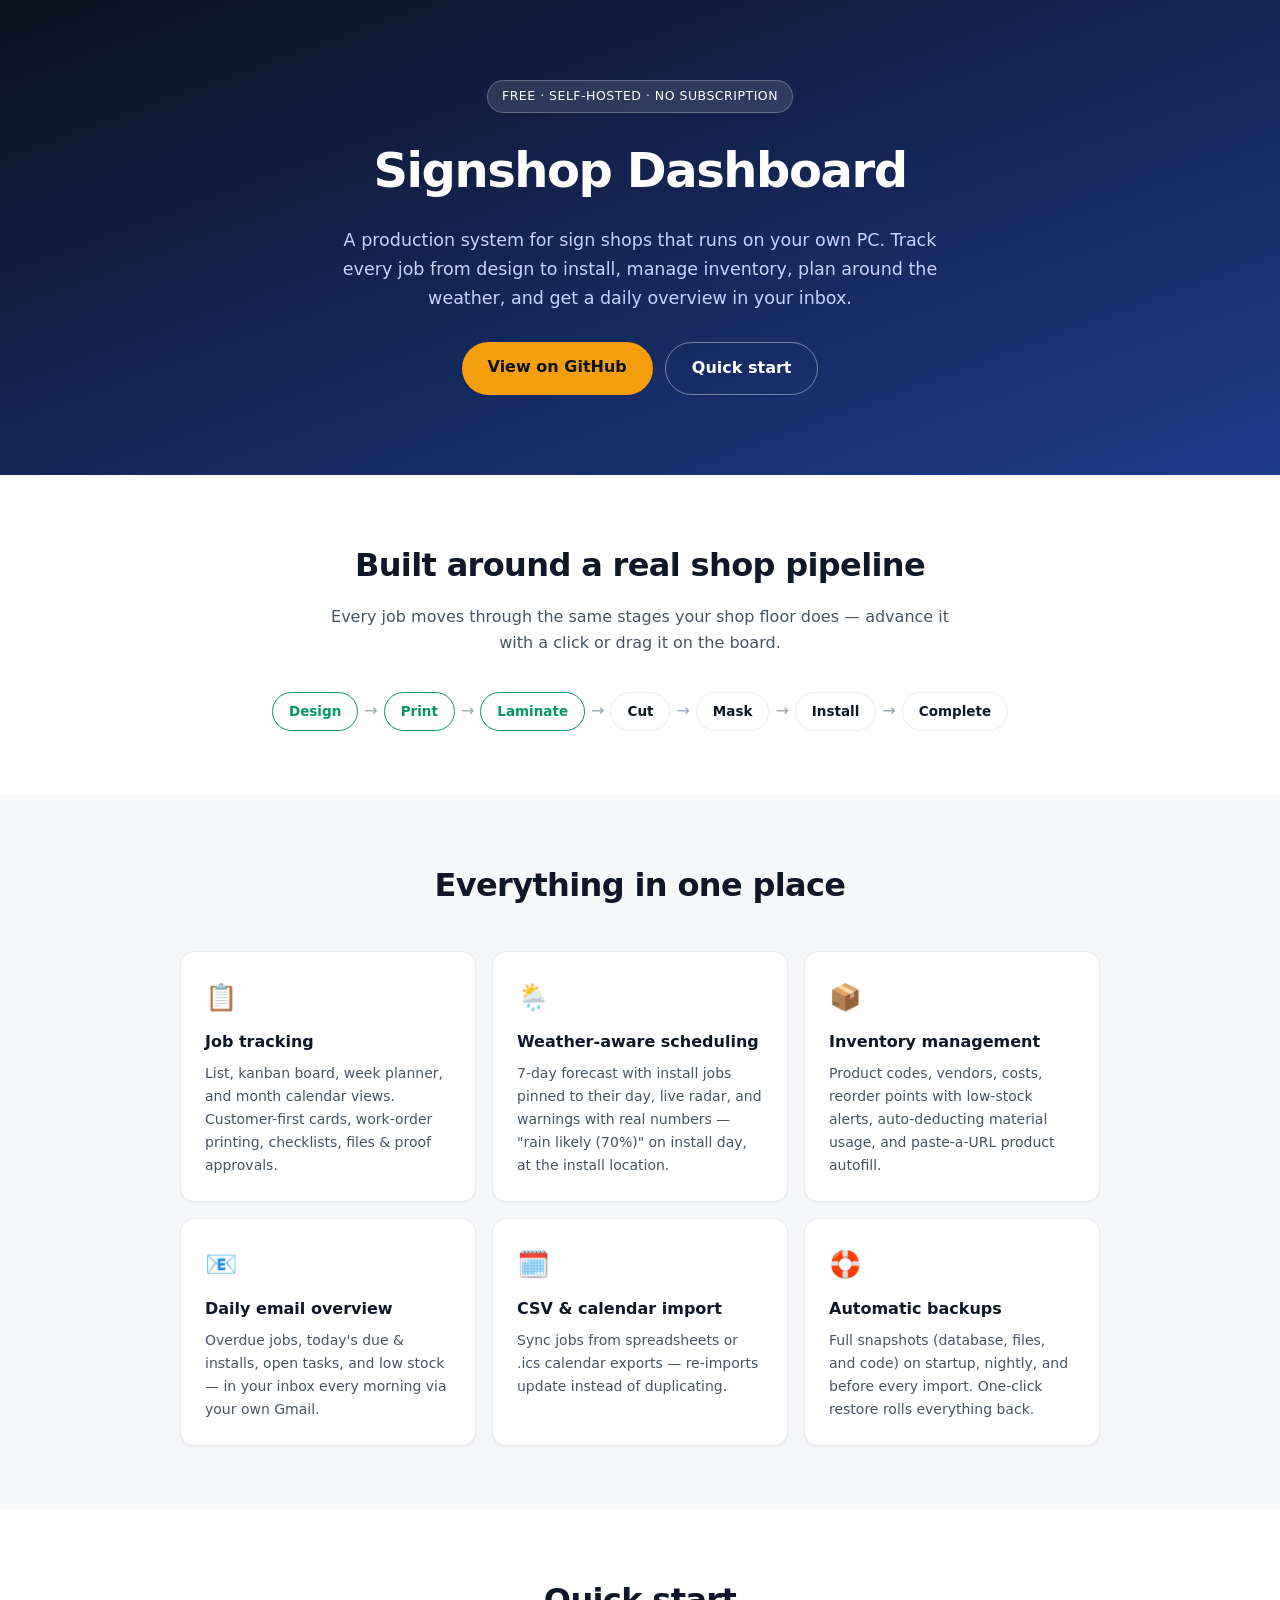
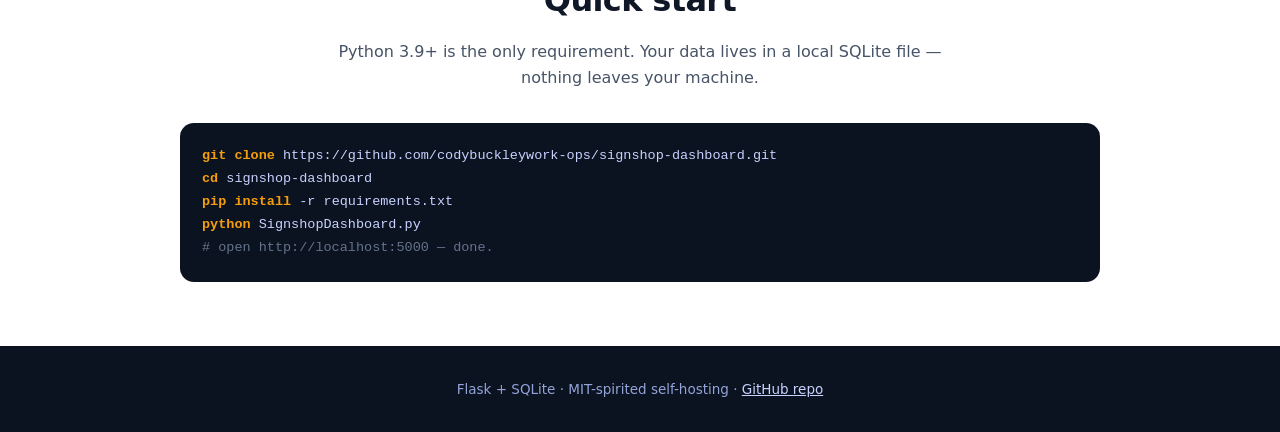
==== shop-website-public/project/index.html @ 36ec5738 "update Sun 07/12/2026 11:29:08.54" ====
<!DOCTYPE html>
<html lang="en">
<head>
<meta charset="UTF-8">
<meta name="viewport" content="width=device-width, initial-scale=1.0">
<title>Signshop Dashboard — self-hosted production system for sign shops</title>
<meta name="description" content="A free, self-hosted production dashboard for sign shops: job pipeline, inventory, weather-aware scheduling, backups, and daily email digests. Flask + SQLite, no subscription.">
<style>
:root{--ink:#101828;--ink2:#475467;--bg:#fff;--bg2:#f7f8fa;--brand:#2563eb;--ok:#059669;--radius:14px;--max:960px}
*{box-sizing:border-box;margin:0}
body{font-family:system-ui,-apple-system,'Segoe UI',Roboto,sans-serif;color:var(--ink);line-height:1.65;background:var(--bg)}
.wrap{max-width:var(--max);margin:0 auto;padding:0 20px}
.hero{background:linear-gradient(160deg,#0b1220,#1e3a8a);color:#fff;text-align:center;padding:80px 20px}
.hero .pill{display:inline-block;background:rgba(255,255,255,.12);border:1px solid rgba(255,255,255,.25);border-radius:999px;padding:5px 14px;font-size:12.5px;letter-spacing:.04em;text-transform:uppercase}
.hero h1{font-size:clamp(30px,5vw,48px);font-weight:800;letter-spacing:-.03em;margin-top:18px}
.hero p{max-width:600px;margin:16px auto 0;font-size:17.5px;color:#c7d2fe}
.hero .btns{margin-top:30px;display:flex;gap:12px;justify-content:center;flex-wrap:wrap}
.btn{display:inline-block;text-decoration:none;font-weight:600;padding:12px 26px;border-radius:999px}
.btn.primary{background:#f59e0b;color:#0b1220}
.btn.ghost{border:1px solid rgba(255,255,255,.4);color:#fff}
section{padding:64px 0}
section.alt{background:var(--bg2)}
h2{font-size:clamp(22px,3vw,32px);font-weight:800;letter-spacing:-.02em;text-align:center}
.lede{text-align:center;color:var(--ink2);max-width:620px;margin:12px auto 0}
.grid{display:grid;grid-template-columns:repeat(auto-fit,minmax(250px,1fr));gap:16px;margin-top:40px}
.card{background:#fff;border:1px solid #eaecf0;border-radius:var(--radius);padding:24px;box-shadow:0 1px 2px rgba(16,24,40,.05)}
.card h3{font-size:16px;margin:10px 0 6px}
.card p{color:var(--ink2);font-size:14px}
.card .ico{font-size:26px}
pre{background:#0b1220;color:#c7d2fe;border-radius:var(--radius);padding:22px;overflow-x:auto;font-size:13.5px;line-height:1.7;margin-top:32px}
pre b{color:#f59e0b;font-weight:600}
.pipeline{display:flex;flex-wrap:wrap;gap:6px;justify-content:center;margin-top:36px}
.stage{background:#fff;border:1px solid #eaecf0;border-radius:999px;padding:7px 16px;font-size:13.5px;font-weight:600}
.stage.done{border-color:var(--ok);color:var(--ok)}
.arrow{align-self:center;color:#98a2b3}
footer{background:#0b1220;color:#93a4d8;text-align:center;padding:32px 20px;font-size:13.5px}
footer a{color:#c7d2fe}
</style>
</head>
<body>

<div class="hero">
  <span class="pill">Free · Self-hosted · No subscription</span>
  <h1>Signshop Dashboard</h1>
  <p>A production system for sign shops that runs on your own PC. Track every job from design to install, manage inventory, plan around the weather, and get a daily overview in your inbox.</p>
  <div class="btns">
    <a class="btn primary" href="https://github.com/codybuckleywork-ops/signshop-dashboard">View on GitHub</a>
    <a class="btn ghost" href="#start">Quick start</a>
  </div>
</div>

<section>
  <div class="wrap">
    <h2>Built around a real shop pipeline</h2>
    <p class="lede">Every job moves through the same stages your shop floor does — advance it with a click or drag it on the board.</p>
    <div class="pipeline">
      <span class="stage done">Design</span><span class="arrow">→</span>
      <span class="stage done">Print</span><span class="arrow">→</span>
      <span class="stage done">Laminate</span><span class="arrow">→</span>
      <span class="stage">Cut</span><span class="arrow">→</span>
      <span class="stage">Mask</span><span class="arrow">→</span>
      <span class="stage">Install</span><span class="arrow">→</span>
      <span class="stage">Complete</span>
    </div>
  </div>
</section>

<section class="alt">
  <div class="wrap">
    <h2>Everything in one place</h2>
    <div class="grid">
      <div class="card"><div class="ico">📋</div><h3>Job tracking</h3><p>List, kanban board, week planner, and month calendar views. Customer-first cards, work-order printing, checklists, files &amp; proof approvals.</p></div>
      <div class="card"><div class="ico">🌦️</div><h3>Weather-aware scheduling</h3><p>7-day forecast with install jobs pinned to their day, live radar, and warnings with real numbers — "rain likely (70%)" on install day, at the install location.</p></div>
      <div class="card"><div class="ico">📦</div><h3>Inventory management</h3><p>Product codes, vendors, costs, reorder points with low-stock alerts, auto-deducting material usage, and paste-a-URL product autofill.</p></div>
      <div class="card"><div class="ico">📧</div><h3>Daily email overview</h3><p>Overdue jobs, today's due &amp; installs, open tasks, and low stock — in your inbox every morning via your own Gmail.</p></div>
      <div class="card"><div class="ico">🗓️</div><h3>CSV &amp; calendar import</h3><p>Sync jobs from spreadsheets or .ics calendar exports — re-imports update instead of duplicating.</p></div>
      <div class="card"><div class="ico">🛟</div><h3>Automatic backups</h3><p>Full snapshots (database, files, and code) on startup, nightly, and before every import. One-click restore rolls everything back.</p></div>
    </div>
  </div>
</section>

<section id="start">
  <div class="wrap">
    <h2>Quick start</h2>
    <p class="lede">Python 3.9+ is the only requirement. Your data lives in a local SQLite file — nothing leaves your machine.</p>
    <pre><b>git clone</b> https://github.com/codybuckleywork-ops/signshop-dashboard.git
<b>cd</b> signshop-dashboard
<b>pip install</b> -r requirements.txt
<b>python</b> SignshopDashboard.py
<span style="color:#64748b"># open http://localhost:5000 — done.</span></pre>
  </div>
</section>

<footer>
  Flask + SQLite · MIT-spirited self-hosting · <a href="https://github.com/codybuckleywork-ops/signshop-dashboard">GitHub repo</a>
</footer>

</body>
</html>
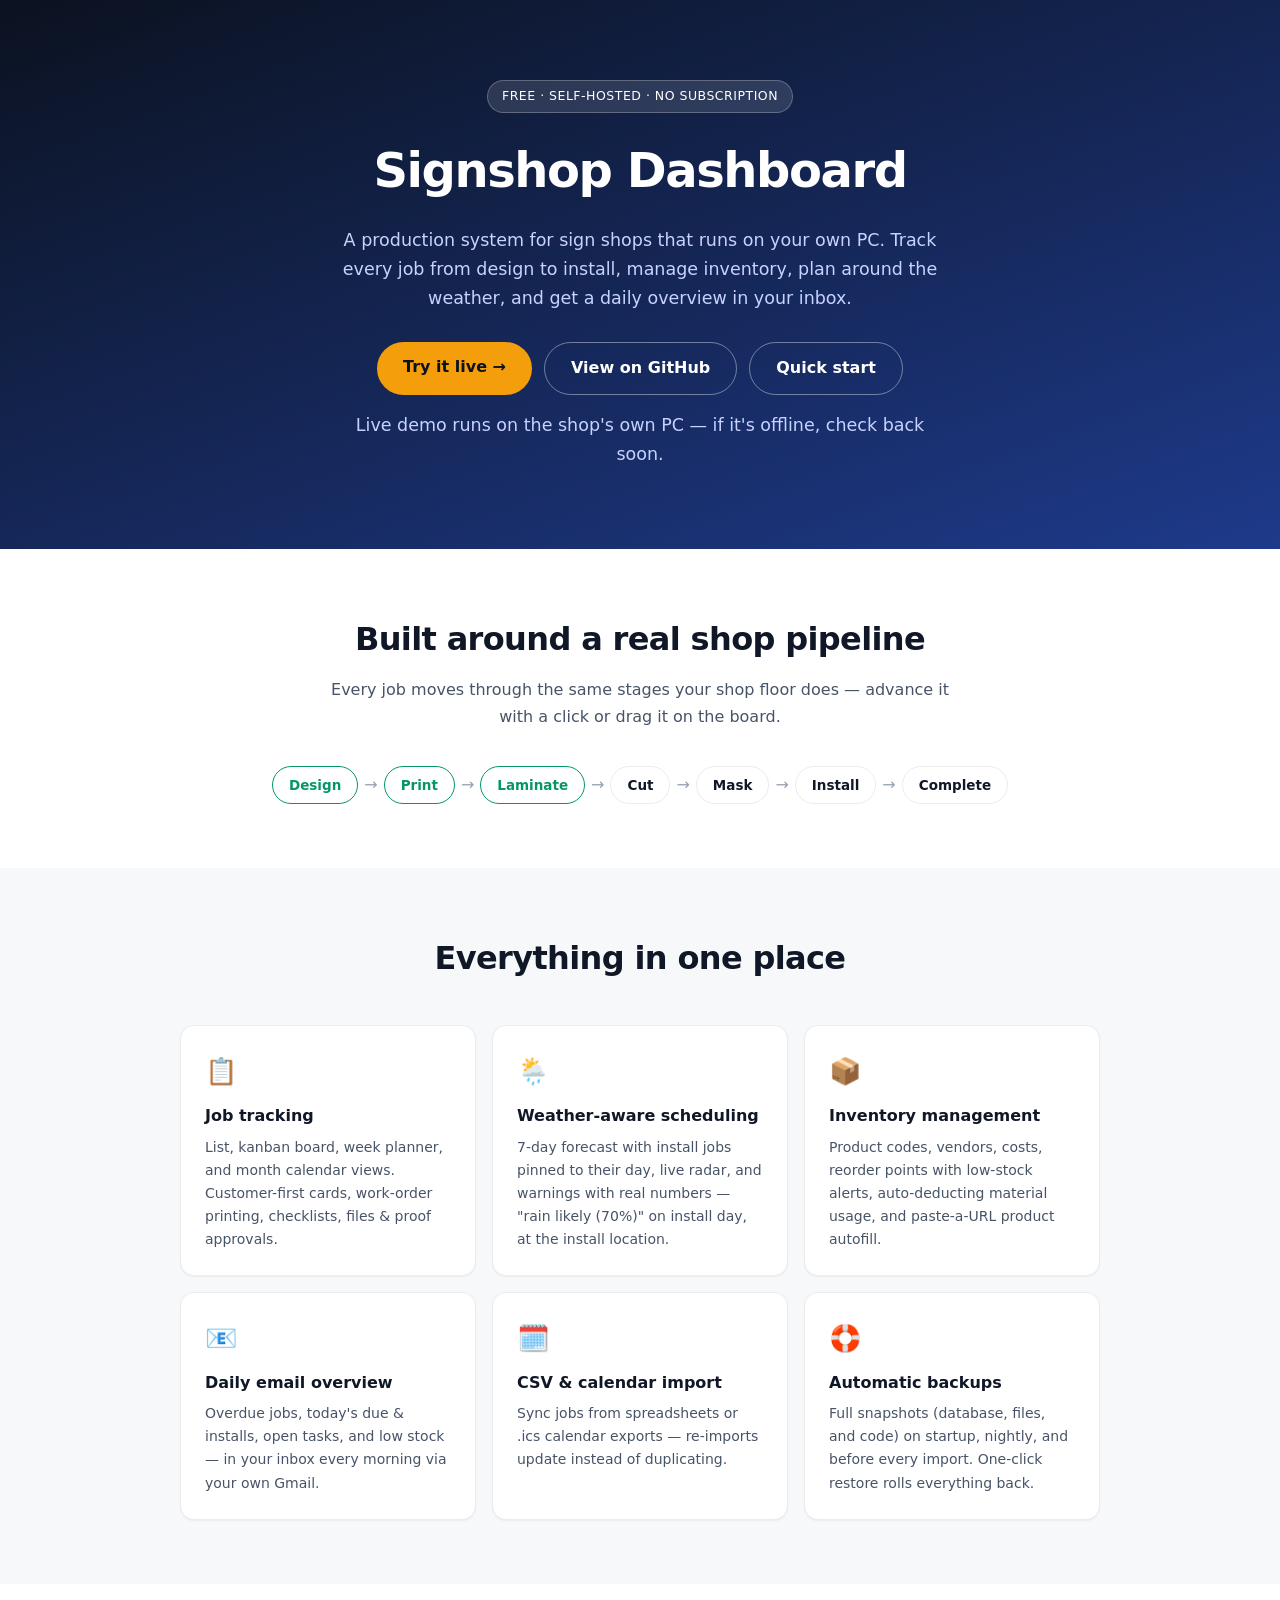
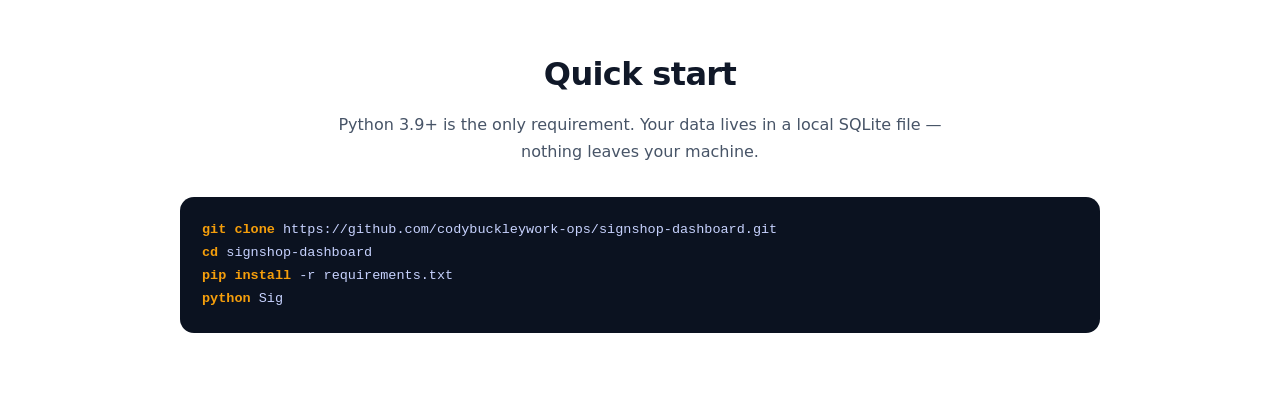
==== commit d5062c5f: "Add 'Try it live' button to project page" ====
--- a/shop-website-public/project/index.html
+++ b/shop-website-public/project/index.html
@@ -18,6 +18,7 @@
 .btn{display:inline-block;text-decoration:none;font-weight:600;padding:12px 26px;border-radius:999px}
 .btn.primary{background:#f59e0b;color:#0b1220}
 .btn.ghost{border:1px solid rgba(255,255,255,.4);color:#fff}
+.livenote{margin-top:14px;font-size:13px;color:#94a3b8}
 section{padding:64px 0}
 section.alt{background:var(--bg2)}
 h2{font-size:clamp(22px,3vw,32px);font-weight:800;letter-spacing:-.02em;text-align:center}
@@ -44,9 +45,11 @@
   <h1>Signshop Dashboard</h1>
   <p>A production system for sign shops that runs on your own PC. Track every job from design to install, manage inventory, plan around the weather, and get a daily overview in your inbox.</p>
   <div class="btns">
-    <a class="btn primary" href="https://github.com/codybuckleywork-ops/signshop-dashboard">View on GitHub</a>
+    <a class="btn primary" href="https://giblet-obituary-siberian.ngrok-free.dev/" target="_blank" rel="noopener">Try it live →</a>
+    <a class="btn ghost" href="https://github.com/codybuckleywork-ops/signshop-dashboard">View on GitHub</a>
     <a class="btn ghost" href="#start">Quick start</a>
   </div>
+  <p class="livenote">Live demo runs on the shop's own PC — if it's offline, check back soon.</p>
 </div>
 
 <section>
@@ -86,14 +89,4 @@
     <pre><b>git clone</b> https://github.com/codybuckleywork-ops/signshop-dashboard.git
 <b>cd</b> signshop-dashboard
 <b>pip install</b> -r requirements.txt
-<b>python</b> SignshopDashboard.py
-<span style="color:#64748b"># open http://localhost:5000 — done.</span></pre>
-  </div>
-</section>
-
-<footer>
-  Flask + SQLite · MIT-spirited self-hosting · <a href="https://github.com/codybuckleywork-ops/signshop-dashboard">GitHub repo</a>
-</footer>
-
-</body>
-</html>
+<b>python</b> Sig
